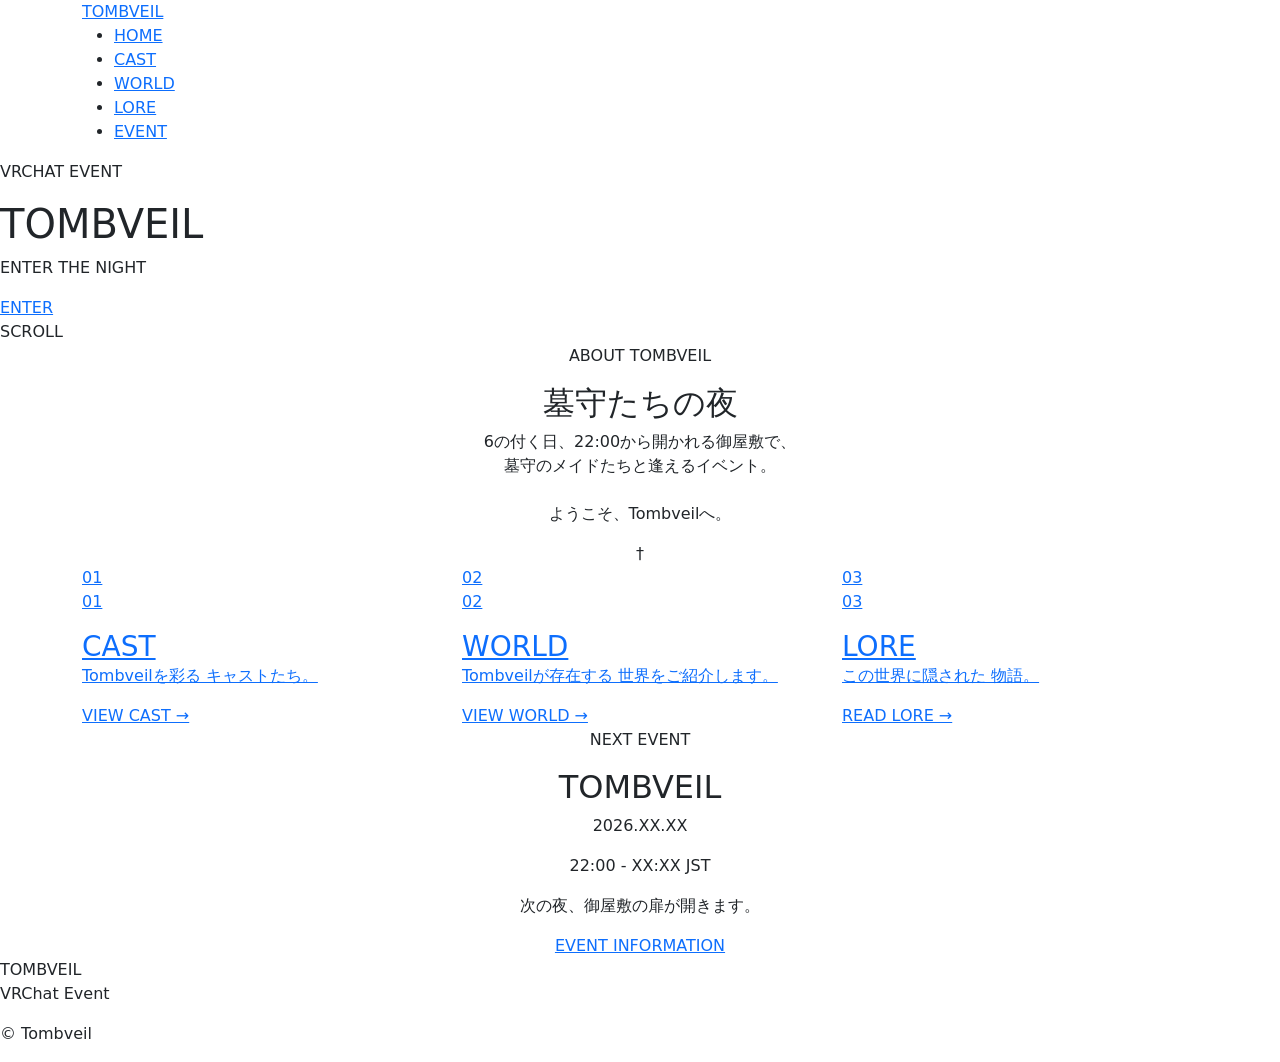
==== index.html @ 7040c980 "Add files via upload" ====
<!DOCTYPE html>
<html lang="ja">

<head>
    <meta charset="UTF-8">
    <meta name="viewport" content="width=device-width, initial-scale=1.0">

    <title>Tombveil | VRChat Event</title>

    <!-- Bootstrap -->
    <link
        rel="stylesheet"
        href="https://cdn.jsdelivr.net/npm/bootstrap@5.3.3/dist/css/bootstrap.min.css"
    >

    <!-- Tombveil CSS -->
    <link rel="stylesheet" href="../css/style.css">
</head>

<body>

    <!-- 背景ノイズ -->
    <div class="atmosphere"></div>


    <!-- =========================
         NAVIGATION
    ========================= -->

    <nav class="tomb-navbar">

        <div class="container nav-container">

            <a href="index.html" class="tomb-logo">
                TOMBVEIL
            </a>

            <ul class="nav-menu">

                <li>
                    <a href="index.html">HOME</a>
                </li>

                <li>
                    <a href="cast.html">CAST</a>
                </li>

                <li>
                    <a href="world.html">WORLD</a>
                </li>

                <li>
                    <a href="lore.html">LORE</a>
                </li>

                <li>
                    <a href="event.html">EVENT</a>
                </li>

            </ul>

        </div>

    </nav>


    <!-- =========================
         HERO
    ========================= -->

    <main>

        <section class="hero">

            <div class="hero-overlay"></div>

            <div class="hero-content">

                <p class="hero-small">
                    VRCHAT EVENT
                </p>

                <h1 class="hero-title">
                    TOMBVEIL
                </h1>

                <p class="hero-subtitle">
                    ENTER THE NIGHT
                </p>

                <div class="hero-line"></div>

                <a href="world.html" class="tomb-button">
                    ENTER
                </a>

            </div>

            <div class="hero-scroll">
                SCROLL
                <span></span>
            </div>

        </section>


        <!-- =========================
             ABOUT
        ========================= -->

        <section class="section">

            <div class="container text-center">

                <p class="section-label">
                    ABOUT TOMBVEIL
                </p>

                <h2 class="section-title">
                    墓守たちの夜
                </h2>

                <p class="section-text">

                    6の付く日、22:00から開かれる御屋敷で、
                    <br>
                    墓守のメイドたちと逢えるイベント。
                    <br><br>
                    ようこそ、Tombveilへ。

                </p>

                <div class="section-ornament">
                    †
                </div>

            </div>

        </section>


        <!-- =========================
             MENU
        ========================= -->

        <section class="section section-dark">

            <div class="container">

                <div class="row g-4">


                    <!-- CAST -->

                    <div class="col-md-4">

                        <a href="cast.html" class="card-link">

                            <div class="tomb-card">

                                <div class="card-image cast-image">
                                    <span>01</span>
                                </div>

                                <div class="card-body">

                                    <p class="card-number">
                                        01
                                    </p>

                                    <h3 class="card-title">
                                        CAST
                                    </h3>

                                    <p class="card-text">
                                        Tombveilを彩る
                                        キャストたち。
                                    </p>

                                    <span class="card-more">
                                        VIEW CAST →
                                    </span>

                                </div>

                            </div>

                        </a>

                    </div>


                    <!-- WORLD -->

                    <div class="col-md-4">

                        <a href="world.html" class="card-link">

                            <div class="tomb-card">

                                <div class="card-image world-image">
                                    <span>02</span>
                                </div>

                                <div class="card-body">

                                    <p class="card-number">
                                        02
                                    </p>

                                    <h3 class="card-title">
                                        WORLD
                                    </h3>

                                    <p class="card-text">
                                        Tombveilが存在する
                                        世界をご紹介します。
                                    </p>

                                    <span class="card-more">
                                        VIEW WORLD →
                                    </span>

                                </div>

                            </div>

                        </a>

                    </div>


                    <!-- LORE -->

                    <div class="col-md-4">

                        <a href="lore.html" class="card-link">

                            <div class="tomb-card">

                                <div class="card-image lore-image">
                                    <span>03</span>
                                </div>

                                <div class="card-body">

                                    <p class="card-number">
                                        03
                                    </p>

                                    <h3 class="card-title">
                                        LORE
                                    </h3>

                                    <p class="card-text">
                                        この世界に隠された
                                        物語。
                                    </p>

                                    <span class="card-more">
                                        READ LORE →
                                    </span>

                                </div>

                            </div>

                        </a>

                    </div>

                </div>

            </div>

        </section>


        <!-- =========================
             NEXT EVENT
        ========================= -->

        <section class="section event-section">

            <div class="container text-center">

                <p class="section-label">
                    NEXT EVENT
                </p>

                <h2 class="section-title">
                    TOMBVEIL
                </h2>

                <p class="event-date">
                    2026.XX.XX
                </p>

                <p class="event-time">
                    22:00 - XX:XX JST
                </p>

                <p class="section-text event-description">
                    次の夜、御屋敷の扉が開きます。
                </p>

                <a href="event.html" class="tomb-button">
                    EVENT INFORMATION
                </a>

            </div>

        </section>

    </main>


    <!-- =========================
         FOOTER
    ========================= -->

    <footer class="footer">

        <div class="footer-logo">
            TOMBVEIL
        </div>

        <p class="footer-text">
            VRChat Event
        </p>

        <p class="footer-text">
            © Tombveil
        </p>

    </footer>


</body>

</html>
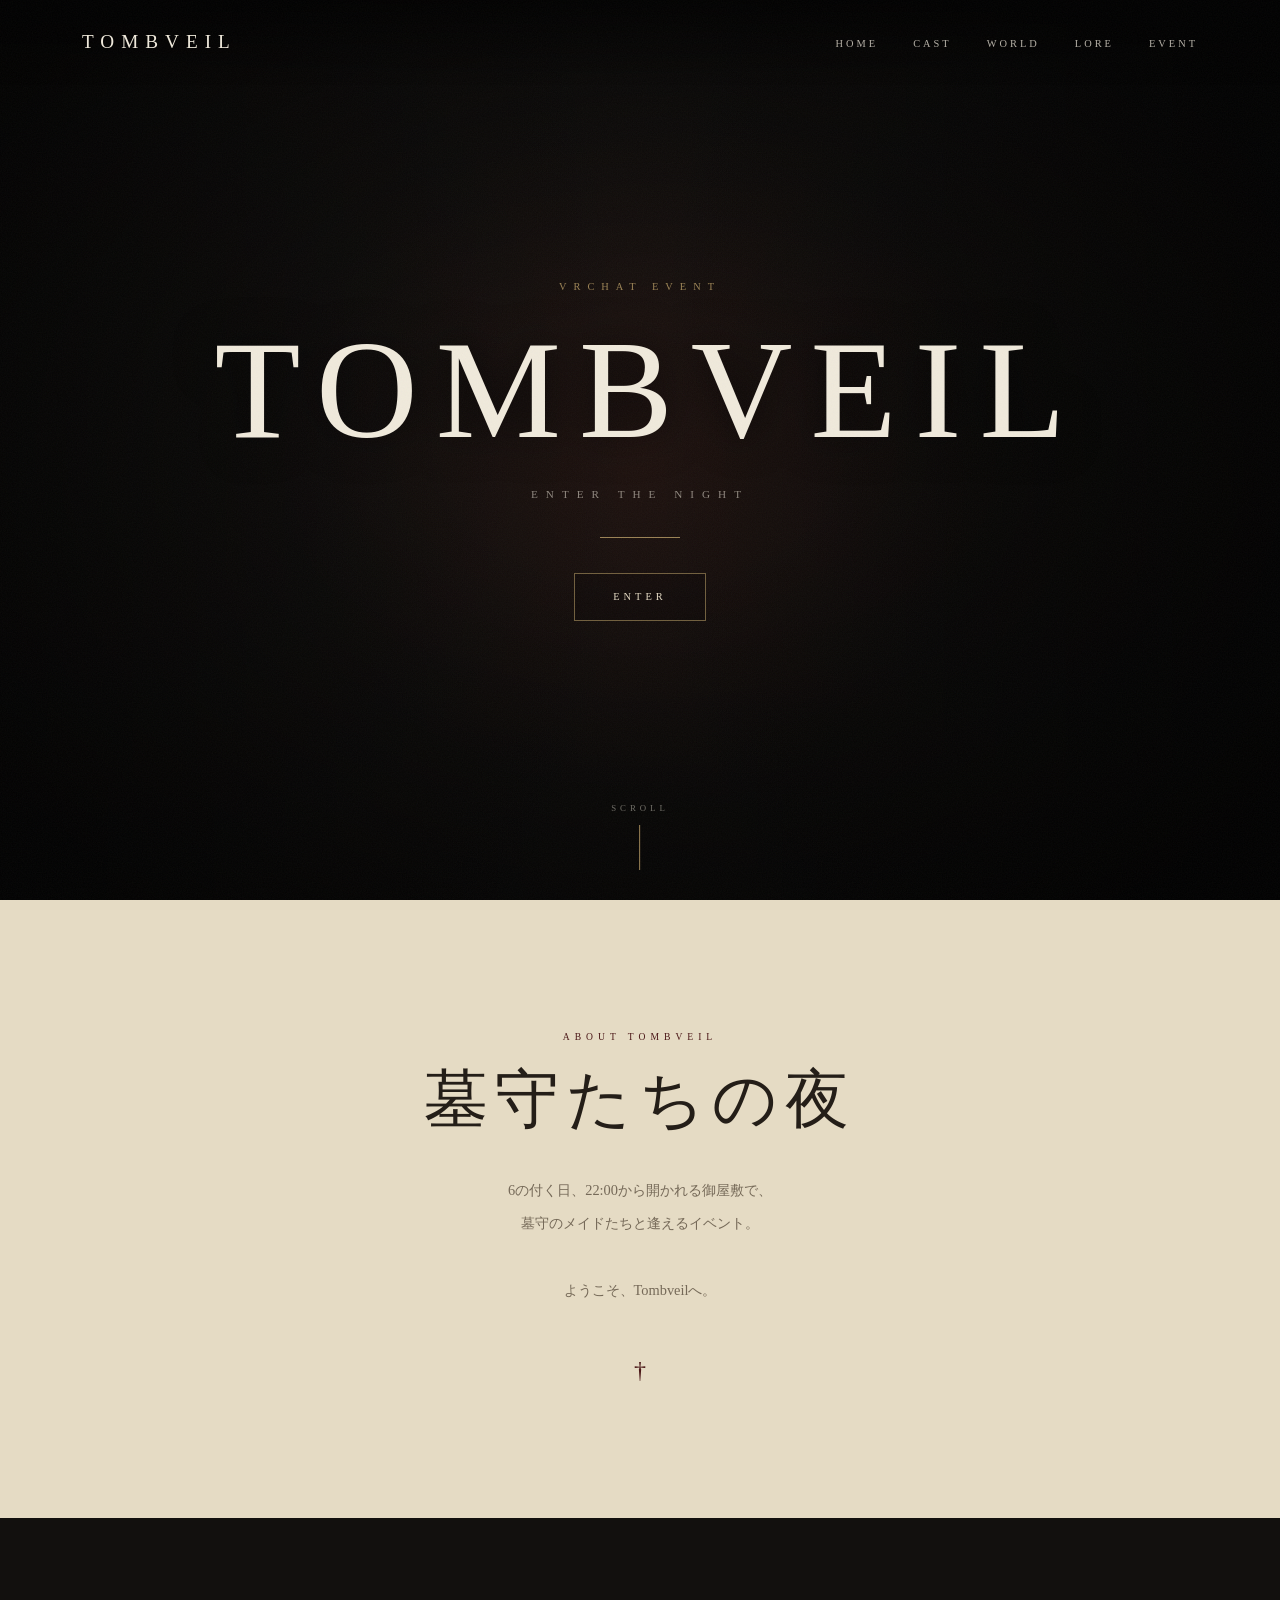
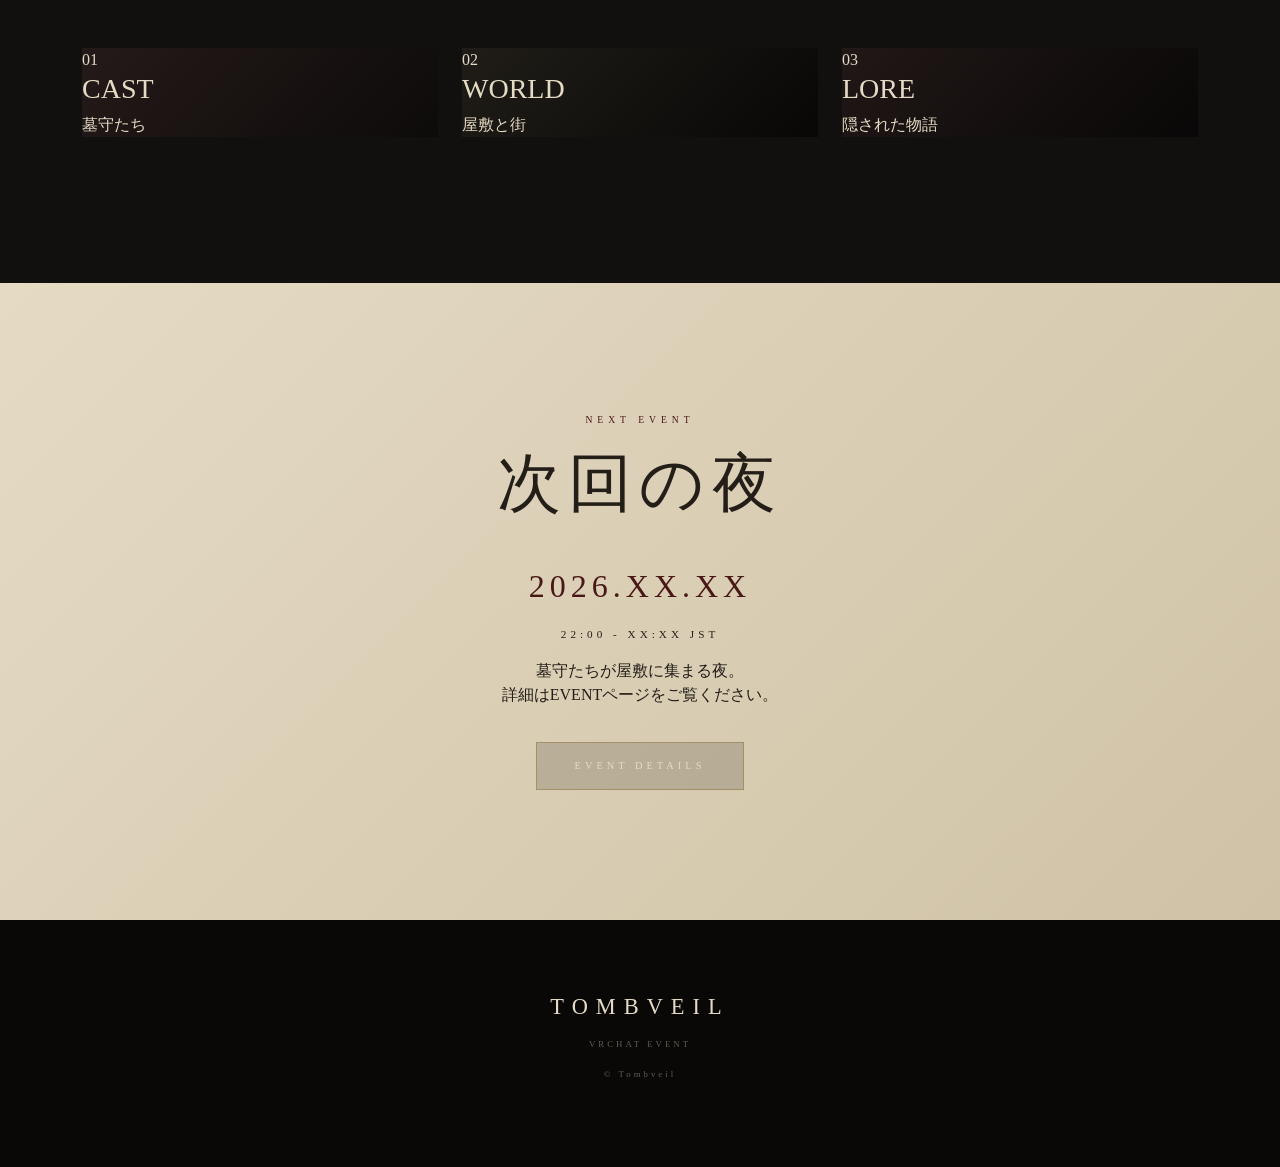
==== commit bd20cdd5: "Add files via upload" ====
--- a/index.html
+++ b/index.html
@@ -2,59 +2,106 @@
 <html lang="ja">
 
 <head>
+
     <meta charset="UTF-8">
-    <meta name="viewport" content="width=device-width, initial-scale=1.0">
+
+    <meta
+        name="viewport"
+        content="width=device-width, initial-scale=1.0"
+    >
 
     <title>Tombveil | VRChat Event</title>
 
-    <!-- Bootstrap -->
+
+    <!-- =====================================================
+         Bootstrap
+    ====================================================== -->
+
     <link
         rel="stylesheet"
         href="https://cdn.jsdelivr.net/npm/bootstrap@5.3.3/dist/css/bootstrap.min.css"
     >
 
-    <!-- Tombveil CSS -->
-    <link rel="stylesheet" href="../css/style.css">
+
+    <!-- =====================================================
+         TOMBVEIL 共通CSS
+    ====================================================== -->
+
+  <link rel="stylesheet" href="css/style.css">
 </head>
 
+
 <body>
 
-    <!-- 背景ノイズ -->
+
+    <!-- =====================================================
+         BACKGROUND NOISE
+    ====================================================== -->
+
     <div class="atmosphere"></div>
 
 
-    <!-- =========================
+
+    <!-- =====================================================
          NAVIGATION
-    ========================= -->
+    ====================================================== -->
 
     <nav class="tomb-navbar">
 
         <div class="container nav-container">
 
-            <a href="index.html" class="tomb-logo">
+            <a
+                href="../html/index.html"
+                class="tomb-logo"
+            >
                 TOMBVEIL
             </a>
 
+
             <ul class="nav-menu">
 
                 <li>
-                    <a href="index.html">HOME</a>
+
+                    <a href="../html/index.html">
+                        HOME
+                    </a>
+
                 </li>
 
+
                 <li>
-                    <a href="cast.html">CAST</a>
+
+                    <a href="../html/cast.html">
+                        CAST
+                    </a>
+
                 </li>
 
+
                 <li>
-                    <a href="world.html">WORLD</a>
+
+                    <a href="../html/world.html">
+                        WORLD
+                    </a>
+
                 </li>
 
+
                 <li>
-                    <a href="lore.html">LORE</a>
+
+                    <a href="../html/lore.html">
+                        LORE
+                    </a>
+
                 </li>
 
+
                 <li>
-                    <a href="event.html">EVENT</a>
+
+                    <a href="../html/event.html">
+                        EVENT
+                    </a>
+
                 </li>
 
             </ul>
@@ -64,15 +111,17 @@
     </nav>
 
 
-    <!-- =========================
+
+    <!-- =====================================================
          HERO
-    ========================= -->
+    ====================================================== -->
 
     <main>
 
         <section class="hero">
 
             <div class="hero-overlay"></div>
+
 
             <div class="hero-content">
 
@@ -80,33 +129,45 @@
                     VRCHAT EVENT
                 </p>
 
+
                 <h1 class="hero-title">
                     TOMBVEIL
                 </h1>
 
+
                 <p class="hero-subtitle">
                     ENTER THE NIGHT
                 </p>
 
+
                 <div class="hero-line"></div>
 
-                <a href="world.html" class="tomb-button">
+
+                <a
+                    href="../html/world.html"
+                    class="tomb-button"
+                >
                     ENTER
                 </a>
 
             </div>
 
+
             <div class="hero-scroll">
+
                 SCROLL
+
                 <span></span>
+
             </div>
 
         </section>
 
 
-        <!-- =========================
+
+        <!-- =================================================
              ABOUT
-        ========================= -->
+        ================================================== -->
 
         <section class="section">
 
@@ -116,19 +177,25 @@
                     ABOUT TOMBVEIL
                 </p>
 
+
                 <h2 class="section-title">
                     墓守たちの夜
                 </h2>
 
+
                 <p class="section-text">
 
                     6の付く日、22:00から開かれる御屋敷で、
                     <br>
+
                     墓守のメイドたちと逢えるイベント。
+
                     <br><br>
+
                     ようこそ、Tombveilへ。
 
                 </p>
+
 
                 <div class="section-ornament">
                     †
@@ -139,9 +206,10 @@
         </section>
 
 
-        <!-- =========================
+
+        <!-- =================================================
              MENU
-        ========================= -->
+        ================================================== -->
 
         <section class="section section-dark">
 
@@ -150,117 +218,113 @@
                 <div class="row g-4">
 
 
-                    <!-- CAST -->
+                    <!-- =================================================
+                         CAST
+                    ================================================== -->
 
                     <div class="col-md-4">
 
-                        <a href="cast.html" class="card-link">
-
-                            <div class="tomb-card">
-
-                                <div class="card-image cast-image">
-                                    <span>01</span>
-                                </div>
-
-                                <div class="card-body">
-
-                                    <p class="card-number">
+                        <a
+                            href="../html/cast.html"
+                            class="menu-card"
+                        >
+
+                            <div class="menu-card-image cast-image">
+
+                                <div class="menu-card-overlay"></div>
+
+                                <div class="menu-card-content">
+
+                                    <span class="menu-card-number">
                                         01
-                                    </p>
-
-                                    <h3 class="card-title">
+                                    </span>
+
+                                    <h3>
                                         CAST
                                     </h3>
 
-                                    <p class="card-text">
-                                        Tombveilを彩る
-                                        キャストたち。
+                                    <p>
+                                        墓守たち
                                     </p>
 
-                                    <span class="card-more">
-                                        VIEW CAST →
+                                </div>
+
+                            </div>
+
+                        </a>
+
+                    </div>
+
+
+
+                    <!-- =================================================
+                         WORLD
+                    ================================================== -->
+
+                    <div class="col-md-4">
+
+                        <a
+                            href="../html/world.html"
+                            class="menu-card"
+                        >
+
+                            <div class="menu-card-image world-image">
+
+                                <div class="menu-card-overlay"></div>
+
+                                <div class="menu-card-content">
+
+                                    <span class="menu-card-number">
+                                        02
                                     </span>
 
-                                </div>
-
-                            </div>
-
-                        </a>
-
-                    </div>
-
-
-                    <!-- WORLD -->
-
-                    <div class="col-md-4">
-
-                        <a href="world.html" class="card-link">
-
-                            <div class="tomb-card">
-
-                                <div class="card-image world-image">
-                                    <span>02</span>
-                                </div>
-
-                                <div class="card-body">
-
-                                    <p class="card-number">
-                                        02
-                                    </p>
-
-                                    <h3 class="card-title">
+                                    <h3>
                                         WORLD
                                     </h3>
 
-                                    <p class="card-text">
-                                        Tombveilが存在する
-                                        世界をご紹介します。
+                                    <p>
+                                        屋敷と街
                                     </p>
 
-                                    <span class="card-more">
-                                        VIEW WORLD →
+                                </div>
+
+                            </div>
+
+                        </a>
+
+                    </div>
+
+
+
+                    <!-- =================================================
+                         LORE
+                    ================================================== -->
+
+                    <div class="col-md-4">
+
+                        <a
+                            href="../html/lore.html"
+                            class="menu-card"
+                        >
+
+                            <div class="menu-card-image lore-image">
+
+                                <div class="menu-card-overlay"></div>
+
+                                <div class="menu-card-content">
+
+                                    <span class="menu-card-number">
+                                        03
                                     </span>
 
-                                </div>
-
-                            </div>
-
-                        </a>
-
-                    </div>
-
-
-                    <!-- LORE -->
-
-                    <div class="col-md-4">
-
-                        <a href="lore.html" class="card-link">
-
-                            <div class="tomb-card">
-
-                                <div class="card-image lore-image">
-                                    <span>03</span>
-                                </div>
-
-                                <div class="card-body">
-
-                                    <p class="card-number">
-                                        03
-                                    </p>
-
-                                    <h3 class="card-title">
+                                    <h3>
                                         LORE
                                     </h3>
 
-                                    <p class="card-text">
-                                        この世界に隠された
-                                        物語。
+                                    <p>
+                                        隠された物語
                                     </p>
 
-                                    <span class="card-more">
-                                        READ LORE →
-                                    </span>
-
                                 </div>
 
                             </div>
@@ -276,9 +340,10 @@
         </section>
 
 
-        <!-- =========================
+
+        <!-- =================================================
              NEXT EVENT
-        ========================= -->
+        ================================================== -->
 
         <section class="section event-section">
 
@@ -288,25 +353,43 @@
                     NEXT EVENT
                 </p>
 
+
                 <h2 class="section-title">
-                    TOMBVEIL
+                    次回の夜
                 </h2>
 
-                <p class="event-date">
-                    2026.XX.XX
-                </p>
-
-                <p class="event-time">
-                    22:00 - XX:XX JST
-                </p>
-
-                <p class="section-text event-description">
-                    次の夜、御屋敷の扉が開きます。
-                </p>
-
-                <a href="event.html" class="tomb-button">
-                    EVENT INFORMATION
-                </a>
+
+                <div class="event-box">
+
+                    <p class="event-date">
+                        2026.XX.XX
+                    </p>
+
+
+                    <p class="event-time">
+                        22:00 - XX:XX JST
+                    </p>
+
+
+                    <p class="event-description">
+
+                        墓守たちが屋敷に集まる夜。
+
+                        <br>
+
+                        詳細はEVENTページをご覧ください。
+
+                    </p>
+
+
+                    <a
+                        href="../html/event.html"
+                        class="tomb-button"
+                    >
+                        EVENT DETAILS
+                    </a>
+
+                </div>
 
             </div>
 
@@ -315,24 +398,31 @@
     </main>
 
 
-    <!-- =========================
+
+    <!-- =====================================================
          FOOTER
-    ========================= -->
+    ====================================================== -->
 
     <footer class="footer">
 
-        <div class="footer-logo">
-            TOMBVEIL
+        <div class="container">
+
+            <div class="footer-logo">
+                TOMBVEIL
+            </div>
+
+
+            <p class="footer-text">
+                VRCHAT EVENT
+            </p>
+
+
+            <p class="footer-text">
+                © Tombveil
+            </p>
+
         </div>
 
-        <p class="footer-text">
-            VRChat Event
-        </p>
-
-        <p class="footer-text">
-            © Tombveil
-        </p>
-
     </footer>
 
 
--- a/css/style.css
+++ b/css/style.css
@@ -0,0 +1,1511 @@
+@import url(
+    'https://fonts.googleapis.com/css2?family=Cinzel:wght@400;500;600&family=Noto+Serif+JP:wght@300;400;500&display=swap'
+);
+
+
+/* =========================================================
+   FONT
+========================================================= */
+
+@font-face {
+
+    font-family: "634-hexadevil";
+
+    src:
+        url("../font/634-hexadevil.otf")
+        format("opentype");
+
+    font-weight: normal;
+
+    font-style: normal;
+
+}
+
+
+/* =========================================================
+   ROOT
+========================================================= */
+
+:root {
+
+    --black: #0d0c0b;
+
+    --black-soft: #151311;
+
+    --paper: #e5dbc4;
+
+    --paper-dark: #cfc2a6;
+
+    --ink: #241e18;
+
+    --ink-light: #756958;
+
+    --wine: #4a1717;
+
+    --wine-light: #6c2525;
+
+    --gold: #9b8355;
+
+    --white: #f0eadc;
+
+}
+
+
+/* =========================================================
+   RESET
+========================================================= */
+
+* {
+
+    margin: 0;
+
+    padding: 0;
+
+    box-sizing: border-box;
+
+}
+
+
+html {
+
+    scroll-behavior: smooth;
+
+}
+
+
+body {
+
+    min-height: 100vh;
+
+    overflow-x: hidden;
+
+    background:
+        var(--black);
+
+    color:
+        var(--paper);
+
+    font-family:
+        'Noto Serif JP',
+        serif;
+
+}
+
+
+a {
+
+    color: inherit;
+
+    text-decoration: none;
+
+}
+
+
+img {
+
+    max-width: 100%;
+
+    display: block;
+
+}
+
+
+/* =========================================================
+   ATMOSPHERE
+========================================================= */
+
+.atmosphere {
+
+    position: fixed;
+
+    inset: 0;
+
+    pointer-events: none;
+
+    z-index: 999;
+
+    opacity: 0.18;
+
+    background-image:
+
+        url("data:image/svg+xml,%3Csvg xmlns='http://www.w3.org/2000/svg' width='180' height='180'%3E%3Cfilter id='n'%3E%3CfeTurbulence type='fractalNoise' baseFrequency='.8' numOctaves='4' stitchTiles='stitch'/%3E%3C/filter%3E%3Crect width='100%25' height='100%25' filter='url(%23n)' opacity='.25'/%3E%3C/svg%3E");
+
+}
+
+
+/* =========================================================
+   NAVIGATION
+========================================================= */
+
+.tomb-navbar {
+
+    position: absolute;
+
+    top: 0;
+
+    left: 0;
+
+    width: 100%;
+
+    z-index: 100;
+
+    padding: 28px 0;
+
+    background:
+        linear-gradient(
+            to bottom,
+            rgba(0,0,0,0.7),
+            transparent
+        );
+
+}
+
+
+.nav-container {
+
+    display: flex;
+
+    justify-content: space-between;
+
+    align-items: center;
+
+}
+
+
+.tomb-logo {
+
+    font-family:
+        '634-hexadevil',
+        serif;
+
+    font-size: 1.2rem;
+
+    letter-spacing: 7px;
+
+    color: var(--white);
+
+    transition: 0.4s;
+
+}
+
+
+.tomb-logo:hover {
+
+    color: var(--gold);
+
+}
+
+
+.nav-menu {
+
+    display: flex;
+
+    gap: 35px;
+
+    list-style: none;
+
+    margin: 0;
+
+    padding: 0;
+
+}
+
+
+.nav-menu a {
+
+    position: relative;
+
+    font-family:
+        '634-hexadevil',
+        serif;
+
+    font-size: 0.65rem;
+
+    letter-spacing: 3px;
+
+    color:
+        rgba(240,234,220,0.75);
+
+    transition: 0.4s;
+
+}
+
+
+.nav-menu a::after {
+
+    content: "";
+
+    position: absolute;
+
+    left: 0;
+
+    bottom: -8px;
+
+    width: 0;
+
+    height: 1px;
+
+    background:
+        var(--gold);
+
+    transition: 0.4s;
+
+}
+
+
+.nav-menu a:hover {
+
+    color:
+        var(--white);
+
+}
+
+
+.nav-menu a:hover::after {
+
+    width: 100%;
+
+}
+
+
+/* =========================================================
+   HERO
+========================================================= */
+
+.hero {
+
+    position: relative;
+
+    min-height: 100vh;
+
+    display: flex;
+
+    justify-content: center;
+
+    align-items: center;
+
+    overflow: hidden;
+
+    background:
+
+        radial-gradient(
+            circle at center,
+            rgba(100,40,30,0.18),
+            transparent 45%
+        ),
+
+        linear-gradient(
+            135deg,
+            #161311,
+            #080706
+        );
+
+}
+
+
+.hero::before {
+
+    content: "";
+
+    position: absolute;
+
+    inset: 0;
+
+    background:
+
+        radial-gradient(
+            ellipse at center,
+            transparent 20%,
+            rgba(0,0,0,0.75) 90%
+        );
+
+}
+
+
+.hero-overlay {
+
+    position: absolute;
+
+    inset: 0;
+
+    background:
+
+        linear-gradient(
+            90deg,
+            rgba(0,0,0,0.45),
+            transparent,
+            rgba(0,0,0,0.45)
+        );
+
+}
+
+
+.hero-content {
+
+    position: relative;
+
+    z-index: 2;
+
+    text-align: center;
+
+    animation:
+        heroAppear 1.8s ease both;
+
+}
+
+
+.hero-small {
+
+    margin-bottom: 25px;
+
+    font-family:
+        '634-hexadevil',
+        serif;
+
+    font-size: 0.65rem;
+
+    letter-spacing: 7px;
+
+    color:
+        var(--gold);
+
+}
+
+
+.hero-title {
+
+    font-family:
+        '634-hexadevil',
+        serif;
+
+    font-size:
+        clamp(4rem, 11vw, 10rem);
+
+    font-weight: 400;
+
+    letter-spacing: 18px;
+
+    line-height: 1;
+
+    margin-right: -18px;
+
+    color:
+        var(--white);
+
+    text-shadow:
+        0 0 40px rgba(0,0,0,0.8);
+
+}
+
+
+.hero-subtitle {
+
+    margin-top: 25px;
+
+    font-family:
+        '634-hexadevil',
+        serif;
+
+    font-size: 0.7rem;
+
+    letter-spacing: 8px;
+
+    color:
+        rgba(240,234,220,0.55);
+
+}
+
+
+.hero-line {
+
+    width: 80px;
+
+    height: 1px;
+
+    margin: 35px auto;
+
+    background:
+        var(--gold);
+
+}
+
+
+.hero-scroll {
+
+    position: absolute;
+
+    bottom: 30px;
+
+    left: 50%;
+
+    transform:
+        translateX(-50%);
+
+    display: flex;
+
+    flex-direction: column;
+
+    align-items: center;
+
+    gap: 10px;
+
+    font-family:
+        'Cinzel',
+        serif;
+
+    font-size: 0.55rem;
+
+    letter-spacing: 4px;
+
+    color:
+        rgba(240,234,220,0.45);
+
+}
+
+
+.hero-scroll span {
+
+    display: block;
+
+    width: 1px;
+
+    height: 45px;
+
+    background:
+        var(--gold);
+
+    animation:
+        scrollLine 2s infinite;
+
+}
+
+
+/* =========================================================
+   BUTTON
+========================================================= */
+
+.tomb-button {
+
+    display: inline-block;
+
+    padding: 15px 38px;
+
+    border:
+        1px solid rgba(155,131,85,0.7);
+
+    font-family:
+        '634-hexadevil',
+        serif;
+
+    font-size: 0.65rem;
+
+    letter-spacing: 4px;
+
+    color:
+        var(--paper);
+
+    background:
+        rgba(0,0,0,0.15);
+
+    transition:
+        0.4s;
+
+}
+
+
+.tomb-button:hover {
+
+    color:
+        var(--white);
+
+    border-color:
+        var(--gold);
+
+    background:
+        var(--wine);
+
+    transform:
+        translateY(-3px);
+
+    box-shadow:
+        0 10px 30px rgba(0,0,0,0.4);
+
+}
+
+
+/* =========================================================
+   SECTION
+========================================================= */
+
+.section {
+
+    position: relative;
+
+    padding:
+        130px 0;
+
+    background:
+        var(--paper);
+
+    color:
+        var(--ink);
+
+}
+
+
+.section-dark {
+
+    background:
+        #12100e;
+
+    color:
+        var(--paper);
+
+}
+
+
+.section-label {
+
+    font-family:
+        'Cinzel',
+        serif;
+
+    font-size:
+        0.6rem;
+
+    letter-spacing:
+        5px;
+
+    color:
+        var(--wine);
+
+}
+
+
+.section-dark .section-label {
+
+    color:
+        var(--gold);
+
+}
+
+
+.section-title {
+
+    margin-top:
+        18px;
+
+    font-family:
+        'Cinzel',
+        serif;
+
+    font-size:
+        clamp(2rem, 5vw, 4rem);
+
+    font-weight:
+        400;
+
+    letter-spacing:
+        7px;
+
+}
+
+
+.section-text {
+
+    max-width:
+        650px;
+
+    margin:
+        35px auto 0;
+
+    font-size:
+        0.9rem;
+
+    line-height:
+        2.3;
+
+    color:
+        var(--ink-light);
+
+}
+
+
+.section-dark .section-text {
+
+    color:
+        rgba(229,219,196,0.6);
+
+}
+
+
+.section-ornament {
+
+    margin-top:
+        45px;
+
+    font-size:
+        1.5rem;
+
+    color:
+        var(--wine);
+
+}
+
+
+/* =========================================================
+   CARDS
+========================================================= */
+
+.card-link {
+
+    display: block;
+
+    height: 100%;
+
+}
+
+
+.tomb-card {
+
+    height: 100%;
+
+    overflow: hidden;
+
+    border:
+        1px solid rgba(229,219,196,0.15);
+
+    background:
+        #1a1714;
+
+    transition:
+        0.5s;
+
+}
+
+
+.tomb-card:hover {
+
+    transform:
+        translateY(-8px);
+
+    border-color:
+        rgba(155,131,85,0.6);
+
+    box-shadow:
+        0 25px 50px rgba(0,0,0,0.5);
+
+}
+
+
+.card-image {
+
+    position: relative;
+
+    height: 280px;
+
+    overflow: hidden;
+
+    background:
+        #26211c;
+
+}
+
+
+.card-image::after {
+
+    content: "";
+
+    position: absolute;
+
+    inset: 0;
+
+    background:
+        linear-gradient(
+            to top,
+            rgba(0,0,0,0.8),
+            transparent 60%
+        );
+
+}
+
+
+.card-image span {
+
+    position: absolute;
+
+    right: 20px;
+
+    bottom: 15px;
+
+    z-index: 2;
+
+    font-family:
+        'Cinzel',
+        serif;
+
+    font-size: 0.7rem;
+
+    letter-spacing: 3px;
+
+    color:
+        var(--gold);
+
+}
+
+
+.cast-image {
+
+    background:
+        linear-gradient(
+            135deg,
+            #241a19,
+            #0d0b0a
+        );
+
+}
+
+
+.world-image {
+
+    background:
+        linear-gradient(
+            135deg,
+            #201d18,
+            #080706
+        );
+
+}
+
+
+.lore-image {
+
+    background:
+        linear-gradient(
+            135deg,
+            #211817,
+            #090707
+        );
+
+}
+
+
+.card-body {
+
+    padding:
+        30px;
+
+}
+
+
+.card-number {
+
+    font-family:
+        'Cinzel',
+        serif;
+
+    font-size:
+        0.6rem;
+
+    letter-spacing:
+        4px;
+
+    color:
+        var(--gold);
+
+}
+
+
+.card-title {
+
+    margin-top:
+        10px;
+
+    font-family:
+        'Cinzel',
+        serif;
+
+    font-size:
+        1.7rem;
+
+    font-weight:
+        400;
+
+    letter-spacing:
+        5px;
+
+}
+
+
+.card-text {
+
+    margin-top:
+        15px;
+
+    color:
+        rgba(229,219,196,0.55);
+
+    font-size:
+        0.8rem;
+
+    line-height:
+        2;
+
+}
+
+
+.card-more {
+
+    display:
+        inline-block;
+
+    margin-top:
+        25px;
+
+    font-family:
+        'Cinzel',
+        serif;
+
+    font-size:
+        0.55rem;
+
+    letter-spacing:
+        3px;
+
+    color:
+        var(--gold);
+
+}
+
+
+/* =========================================================
+   EVENT
+========================================================= */
+
+.event-section {
+
+    background:
+        linear-gradient(
+            135deg,
+            #e5dbc4,
+            #cfc2a6
+        );
+
+}
+
+
+.event-date {
+
+    margin-top:
+        40px;
+
+    font-family:
+        'Cinzel',
+        serif;
+
+    font-size:
+        2rem;
+
+    letter-spacing:
+        5px;
+
+    color:
+        var(--wine);
+
+}
+
+
+.event-time {
+
+    margin-top:
+        8px;
+
+    font-family:
+        'Cinzel',
+        serif;
+
+    font-size:
+        0.7rem;
+
+    letter-spacing:
+        4px;
+
+}
+
+
+.event-description {
+
+    margin-bottom:
+        35px;
+
+}
+
+
+/* =========================================================
+   PAGE HEADER
+========================================================= */
+
+.page-header {
+
+    min-height:
+        55vh;
+
+    display:
+        flex;
+
+    flex-direction:
+        column;
+
+    justify-content:
+        center;
+
+    align-items:
+        center;
+
+    text-align:
+        center;
+
+    background:
+
+        radial-gradient(
+            circle at center,
+            rgba(100,40,30,0.15),
+            transparent 50%
+        ),
+
+        #0d0b09;
+
+}
+
+
+.page-title {
+
+    font-family:
+        'Cinzel',
+        serif;
+
+    font-size:
+        clamp(3rem, 8vw, 6rem);
+
+    font-weight:
+        400;
+
+    letter-spacing:
+        12px;
+
+}
+
+
+.page-subtitle {
+
+    margin-top:
+        20px;
+
+    font-family:
+        'Cinzel',
+        serif;
+
+    font-size:
+        0.6rem;
+
+    letter-spacing:
+        5px;
+
+    color:
+        var(--gold);
+
+}
+
+
+/* =========================================================
+   CAST
+========================================================= */
+
+.cast-photo {
+
+    width:
+        100%;
+
+    height:
+        350px;
+
+    object-fit:
+        cover;
+
+    filter:
+        grayscale(20%);
+
+    transition:
+        0.5s;
+
+}
+
+
+.tomb-card:hover .cast-photo {
+
+    transform:
+        scale(1.04);
+
+}
+
+
+.cast-role {
+
+    font-family:
+        'Cinzel',
+        serif;
+
+    font-size:
+        0.6rem;
+
+    letter-spacing:
+        4px;
+
+    color:
+        var(--gold);
+
+}
+
+
+.cast-name {
+
+    margin-top:
+        10px;
+
+    font-family:
+        'Cinzel',
+        serif;
+
+    font-weight:
+        400;
+
+    letter-spacing:
+        4px;
+
+}
+
+
+.cast-description {
+
+    margin-top:
+        20px;
+
+    color:
+        var(--ink-light);
+
+    font-size:
+        0.85rem;
+
+    line-height:
+        2;
+
+}
+
+
+.section-dark .cast-description {
+
+    color:
+        rgba(229,219,196,0.6);
+
+}
+
+
+/* =========================================================
+   LORE
+========================================================= */
+
+.lore-box {
+
+    position:
+        relative;
+
+    max-width:
+        900px;
+
+    margin:
+        0 auto 60px;
+
+    padding:
+        50px;
+
+    border:
+        1px solid rgba(74,23,23,0.3);
+
+    background:
+        rgba(229,219,196,0.4);
+
+}
+
+
+.lore-box::before {
+
+    content:
+        "†";
+
+    position:
+        absolute;
+
+    top:
+        -16px;
+
+    left:
+        50%;
+
+    transform:
+        translateX(-50%);
+
+    padding:
+        0 15px;
+
+    background:
+        var(--paper);
+
+    color:
+        var(--wine);
+
+}
+
+
+.lore-title {
+
+    font-family:
+        'Cinzel',
+        serif;
+
+    font-size:
+        1.7rem;
+
+    font-weight:
+        400;
+
+    letter-spacing:
+        5px;
+
+    color:
+        var(--wine);
+
+}
+
+
+.lore-text {
+
+    margin-top:
+        25px;
+
+    font-size:
+        0.9rem;
+
+    line-height:
+        2.3;
+
+    color:
+        var(--ink-light);
+
+}
+
+
+/* =========================================================
+   WORLD
+========================================================= */
+
+.world-image-main {
+
+    width:
+        100%;
+
+    max-height:
+        650px;
+
+    object-fit:
+        cover;
+
+}
+
+
+/* =========================================================
+   FOOTER
+========================================================= */
+
+.footer {
+
+    padding:
+        70px 20px;
+
+    text-align:
+        center;
+
+    background:
+        #090807;
+
+    color:
+        var(--paper);
+
+}
+
+
+.footer-logo {
+
+    font-family:
+        'Cinzel',
+        serif;
+
+    font-size:
+        1.4rem;
+
+    letter-spacing:
+        8px;
+
+}
+
+
+.footer-text {
+
+    margin-top:
+        15px;
+
+    font-family:
+        'Cinzel',
+        serif;
+
+    font-size:
+        0.55rem;
+
+    letter-spacing:
+        3px;
+
+    color:
+        rgba(229,219,196,0.4);
+
+}
+
+
+/* =========================================================
+   ANIMATION
+========================================================= */
+
+@keyframes heroAppear {
+
+    from {
+
+        opacity:
+            0;
+
+        transform:
+            translateY(20px);
+
+    }
+
+    to {
+
+        opacity:
+            1;
+
+        transform:
+            translateY(0);
+
+    }
+
+}
+
+
+@keyframes scrollLine {
+
+    0% {
+
+        transform:
+            scaleY(0);
+
+        transform-origin:
+            top;
+
+    }
+
+
+    50% {
+
+        transform:
+            scaleY(1);
+
+        transform-origin:
+            top;
+
+    }
+
+
+    51% {
+
+        transform-origin:
+            bottom;
+
+    }
+
+
+    100% {
+
+        transform:
+            scaleY(0);
+
+        transform-origin:
+            bottom;
+
+    }
+
+}
+
+
+/* =========================================================
+   MOBILE
+========================================================= */
+
+@media (max-width: 768px) {
+
+    .tomb-navbar {
+
+        padding:
+            20px;
+
+    }
+
+
+    .nav-container {
+
+        flex-direction:
+            column;
+
+        gap:
+            20px;
+
+    }
+
+
+    .nav-menu {
+
+        gap:
+            18px;
+
+    }
+
+
+    .nav-menu a {
+
+        font-size:
+            0.5rem;
+
+        letter-spacing:
+            2px;
+
+    }
+
+
+    .hero-title {
+
+        font-size:
+            3.5rem;
+
+        letter-spacing:
+            8px;
+
+        margin-right:
+            -8px;
+
+    }
+
+
+    .hero-subtitle {
+
+        letter-spacing:
+            4px;
+
+    }
+
+
+    .section {
+
+        padding:
+            90px 20px;
+
+    }
+
+
+    .card-image {
+
+        height:
+            230px;
+
+    }
+
+
+    .page-header {
+
+        min-height:
+            45vh;
+
+        padding:
+            100px 20px 50px;
+
+    }
+
+
+    .page-title {
+
+        font-size:
+            3rem;
+
+        letter-spacing:
+            7px;
+
+    }
+
+
+    .lore-box {
+
+        padding:
+            35px 25px;
+
+    }
+
+}
+
+
+@media (max-width: 480px) {
+
+    .nav-menu {
+
+        gap:
+            12px;
+
+    }
+
+
+    .nav-menu a {
+
+        font-size:
+            0.45rem;
+
+    }
+
+
+    .hero-title {
+
+        font-size:
+            2.8rem;
+
+    }
+
+
+    .hero-small {
+
+        letter-spacing:
+            4px;
+
+    }
+
+
+    .section-title {
+
+        letter-spacing:
+            4px;
+
+    }
+
+}
